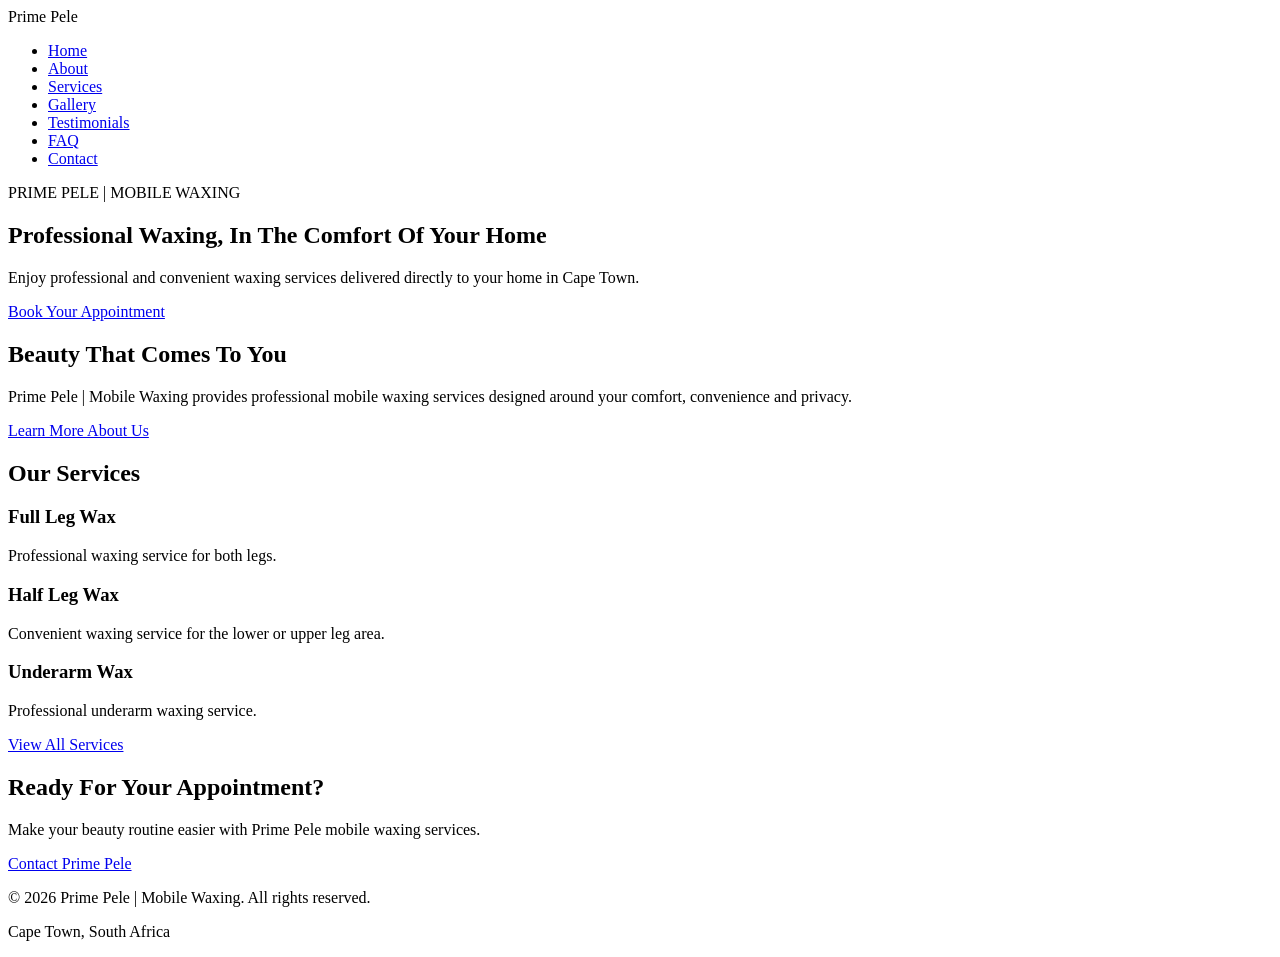
==== index.html @ b4536b89 "Initial Prime Pele website" ====
<!DOCTYPE html>
<html lang="en">
<head>
    <meta charset="UTF-8">
    <meta name="viewport" content="width=device-width, initial-scale=1.0">

    <title>Prime Pele | Mobile Waxing</title>

    <link rel="stylesheet" href="css/style.css">
</head>

<body>

    <!-- Header -->
    <header>
        <nav>
            <div class="logo">
                Prime Pele
            </div>

            <ul class="nav-links">
                <li><a href="index.html">Home</a></li>
                <li><a href="about.html">About</a></li>
                <li><a href="services.html">Services</a></li>
                <li><a href="gallery.html">Gallery</a></li>
                <li><a href="testimonials.html">Testimonials</a></li>
                <li><a href="faq.html">FAQ</a></li>
                <li><a href="contact.html">Contact</a></li>
            </ul>
        </nav>
    </header>

    <!-- Main Content -->
    <main>

        <!-- Hero Section -->
        <section class="hero">

            <div class="hero-content">

                <p class="eyebrow">PRIME PELE | MOBILE WAXING</p>

                <h1>
                    Professional Waxing,
                    <span>In The Comfort Of Your Home</span>
                </h1>

                <p>
                    Enjoy professional and convenient waxing services
                    delivered directly to your home in Cape Town.
                </p>

                <a href="contact.html" class="button">
                    Book Your Appointment
                </a>

            </div>

        </section>

        <!-- About Preview -->
        <section class="intro">

            <h2>Beauty That Comes To You</h2>

            <p>
                Prime Pele | Mobile Waxing provides professional
                mobile waxing services designed around your comfort,
                convenience and privacy.
            </p>

            <a href="about.html" class="text-link">
                Learn More About Us
            </a>

        </section>

        <!-- Services Preview -->
        <section class="services-preview">

            <h2>Our Services</h2>

            <div class="service-container">

                <article class="service-card">
                    <h3>Full Leg Wax</h3>
                    <p>
                        Professional waxing service for both legs.
                    </p>
                </article>

                <article class="service-card">
                    <h3>Half Leg Wax</h3>
                    <p>
                        Convenient waxing service for the lower or
                        upper leg area.
                    </p>
                </article>

                <article class="service-card">
                    <h3>Underarm Wax</h3>
                    <p>
                        Professional underarm waxing service.
                    </p>
                </article>

            </div>

            <a href="services.html" class="button">
                View All Services
            </a>

        </section>

        <!-- Call To Action -->
        <section class="cta">

            <h2>Ready For Your Appointment?</h2>

            <p>
                Make your beauty routine easier with Prime Pele
                mobile waxing services.
            </p>

            <a href="contact.html" class="button">
                Contact Prime Pele
            </a>

        </section>

    </main>

    <!-- Footer -->
    <footer>

        <p>
            &copy; 2026 Prime Pele | Mobile Waxing. All rights reserved.
        </p>

        <p>
            Cape Town, South Africa
        </p>

    </footer>

    <script src="js/script.js"></script>

</body>
</html>
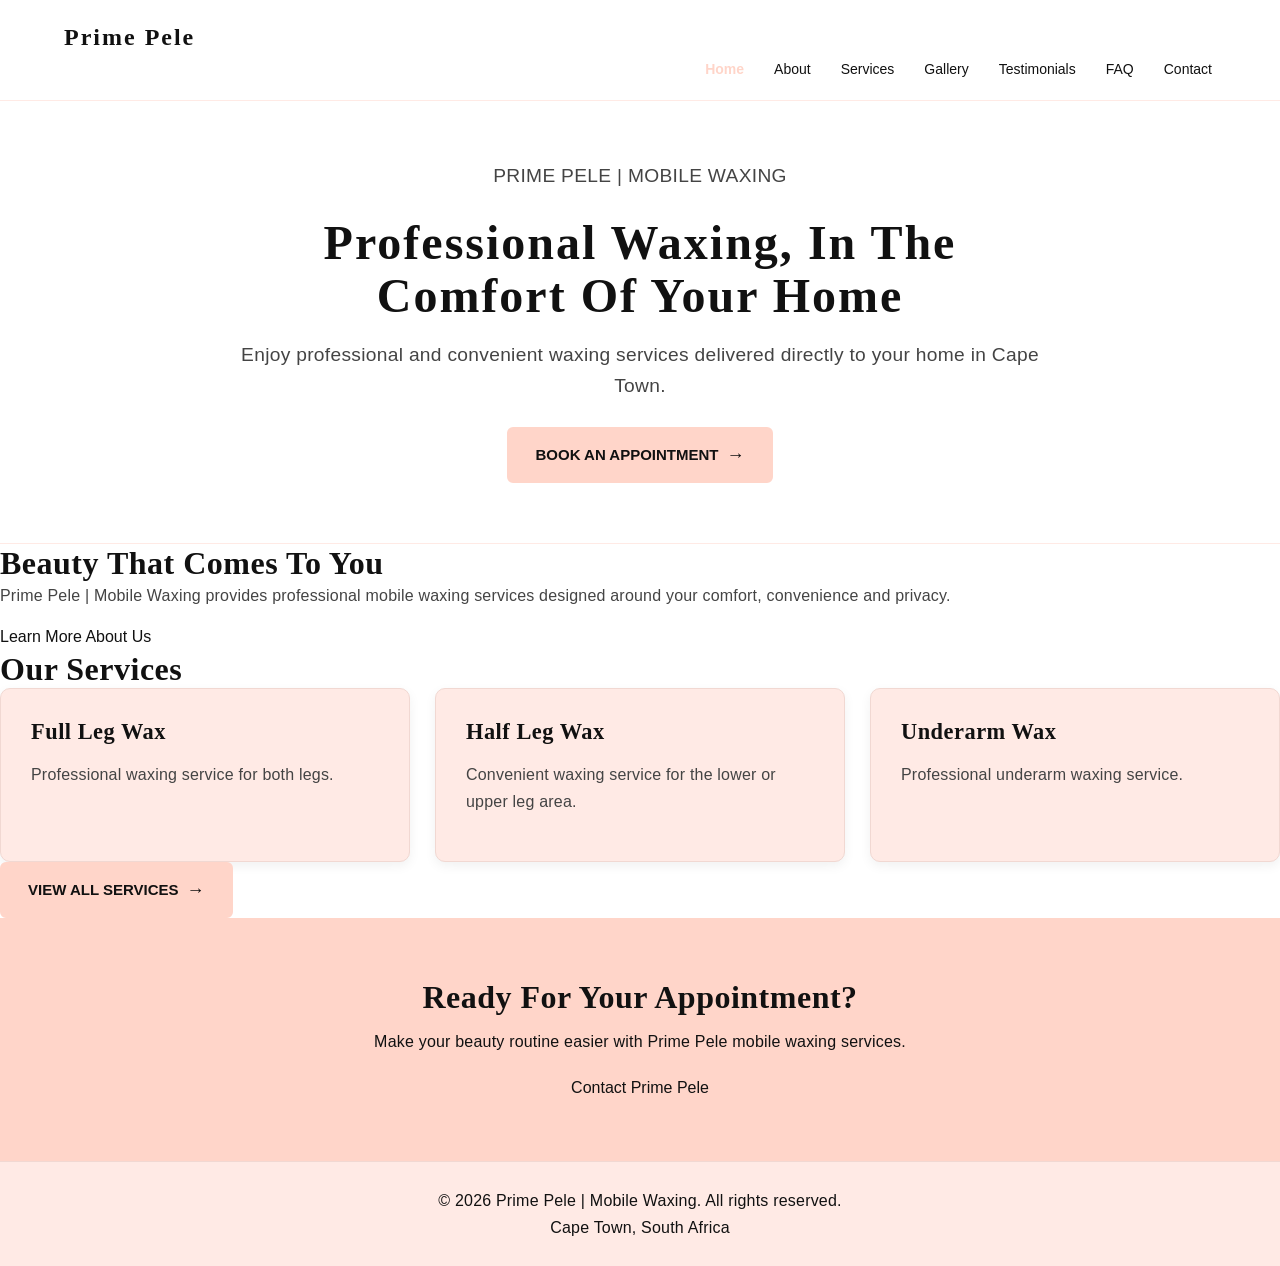
==== commit aecd9f0a: "Update Prime Pele website design and structure" ====
--- a/index.html
+++ b/index.html
@@ -19,14 +19,14 @@
             </div>
 
             <ul class="nav-links">
-                <li><a href="index.html">Home</a></li>
-                <li><a href="about.html">About</a></li>
-                <li><a href="services.html">Services</a></li>
-                <li><a href="gallery.html">Gallery</a></li>
-                <li><a href="testimonials.html">Testimonials</a></li>
-                <li><a href="faq.html">FAQ</a></li>
-                <li><a href="contact.html">Contact</a></li>
-            </ul>
+    <li><a href="index.html" class="active">Home</a></li>
+    <li><a href="about.html">About</a></li>
+    <li><a href="services.html">Services</a></li>
+    <li><a href="gallery.html">Gallery</a></li>
+    <li><a href="testimonials.html">Testimonials</a></li>
+    <li><a href="faq.html">FAQ</a></li>
+    <li><a href="contact.html">Contact</a></li>
+</ul>
         </nav>
     </header>
 
@@ -50,9 +50,10 @@
                     delivered directly to your home in Cape Town.
                 </p>
 
-                <a href="contact.html" class="button">
-                    Book Your Appointment
-                </a>
+               <a href="contact.html" class="btn">
+    BOOK AN APPOINTMENT
+    <span class="arrow">→</span>
+</a>
 
             </div>
 
@@ -106,10 +107,10 @@
 
             </div>
 
-            <a href="services.html" class="button">
-                View All Services
-            </a>
-
+            <a href="services.html" class="btn service-btn">
+    VIEW ALL SERVICES
+    <span class="arrow">→</span>
+</a>
         </section>
 
         <!-- Call To Action -->
--- a/css/style.css
+++ b/css/style.css
@@ -0,0 +1,561 @@
+/* =========================================
+   PRIME PELE | MOBILE WAXING
+   Main Website Stylesheet
+   ========================================= */
+
+/* ---------- Colour Palette ---------- */
+
+:root {
+    --white: #FFFFFF;
+    --pink: #FFD5C9;
+    --light-pink: #FFEAE5;
+    --black: #111111;
+    --text-grey: #444444;
+    --border: #F1D8D2;
+}
+
+
+/* ---------- Reset ---------- */
+
+* {
+    margin: 0;
+    padding: 0;
+    box-sizing: border-box;
+}
+
+html {
+    scroll-behavior: smooth;
+}
+
+body {
+    font-family: Arial, sans-serif;
+    font-size: 16px;
+    line-height: 1.6;
+    color: var(--black);
+    background-color: var(--white);
+}
+
+h1,
+h2,
+h3,
+h4 {
+    font-family: Georgia, serif;
+    color: var(--black);
+    font-weight: 700;
+    line-height: 1.2;
+    letter-spacing: 0.5px;
+}
+
+h1 {
+    font-size: 3rem;
+}
+
+h2 {
+    font-size: 2rem;
+}
+
+h3 {
+    font-size: 1.4rem;
+}
+
+p {
+    font-family: Arial, sans-serif;
+    font-size: 1rem;
+    font-weight: 400;
+    line-height: 1.7;
+    letter-spacing: 0.2px;
+    color: var(--text-grey);
+    margin-bottom: 15px;
+}
+
+a {
+    text-decoration: none;
+    color: inherit;
+}
+
+ul {
+    list-style: none;
+}
+
+img {
+    max-width: 100%;
+    height: auto;
+    display: block;
+}
+
+
+/* ---------- Main Sections ---------- */
+
+.section {
+    width: 90%;
+    max-width: 1200px;
+    margin: 0 auto;
+    padding: 70px 0;
+}
+
+
+/* ---------- Header / Navigation ---------- */
+
+header {
+    background-color: var(--white);
+    color: var(--black);
+    padding: 18px 5%;
+    border-bottom: 1px solid var(--light-pink);
+}
+
+.navbar {
+    max-width: 1200px;
+    margin: 0 auto;
+
+    display: flex;
+    justify-content: space-between;
+    align-items: center;
+
+    gap: 30px;
+}
+
+.logo {
+    font-family: Georgia, serif;
+    font-size: 24px;
+    font-weight: bold;
+    letter-spacing: 2px;
+    color: var(--black);
+}
+
+.nav-links {
+    display: flex;
+    justify-content: flex-end;
+    align-items: center;
+    gap: 22px;
+    flex-wrap: wrap;
+}
+
+.nav-links a {
+    color: var(--black);
+    font-size: 14px;
+    font-weight: 500;
+
+    padding: 8px 4px;
+
+    transition:
+        color 0.3s ease,
+        font-weight 0.3s ease;
+}
+
+.nav-links a:hover {
+    color: var(--pink);
+}
+
+/* Active page */
+
+.nav-links a.active {
+    color: var(--pink);
+    font-weight: 700;
+}
+
+
+/* ---------- Hero Section ---------- */
+
+.hero {
+    min-height: 420px;
+
+    background-color: var(--white);
+
+    display: flex;
+    justify-content: center;
+    align-items: center;
+
+    text-align: center;
+
+    padding: 60px 20px;
+
+    border-bottom: 1px solid var(--light-pink);
+}
+
+.hero-content {
+    max-width: 800px;
+    color: var(--black);
+}
+
+.hero h1 {
+    font-size: 3rem;
+    font-weight: 700;
+
+    letter-spacing: 2px;
+    line-height: 1.1;
+
+    margin-bottom: 18px;
+}
+
+.hero p {
+    font-size: 1.2rem;
+    font-weight: 400;
+
+    line-height: 1.6;
+    letter-spacing: 0.3px;
+
+    margin-bottom: 25px;
+
+    color: var(--text-grey);
+}
+
+
+/* ---------- Buttons ---------- */
+
+.btn {
+    display: inline-flex;
+
+    align-items: center;
+    justify-content: center;
+
+    gap: 8px;
+
+    background-color: var(--pink);
+    color: var(--black);
+
+    padding: 14px 26px;
+
+    min-height: 48px;
+
+    border: 2px solid var(--pink);
+    border-radius: 6px;
+
+    font-family: Arial, sans-serif;
+    font-size: 15px;
+    font-weight: 600;
+
+    cursor: pointer;
+
+    transition:
+        background-color 0.3s ease,
+        border-color 0.3s ease,
+        transform 0.3s ease,
+        box-shadow 0.3s ease;
+}
+
+.btn:hover {
+    background-color: var(--light-pink);
+    border-color: var(--light-pink);
+
+    color: var(--black);
+
+    transform: translateY(-2px);
+
+    box-shadow: 0 5px 12px rgba(0, 0, 0, 0.10);
+}
+
+.btn:focus {
+    outline: 3px solid var(--pink);
+    outline-offset: 3px;
+}
+
+.arrow {
+    font-size: 18px;
+    line-height: 1;
+}
+
+
+/* ---------- Section Titles ---------- */
+
+.section-title {
+    max-width: 750px;
+
+    margin: 0 auto 45px;
+
+    text-align: center;
+}
+
+.section-title h2 {
+    font-size: 32px;
+    margin-bottom: 15px;
+}
+
+.section-title p {
+    color: var(--text-grey);
+}
+
+
+/* ---------- Service Cards ---------- */
+
+.service-container {
+    display: grid;
+
+    grid-template-columns:
+        repeat(auto-fit, minmax(250px, 1fr));
+
+    gap: 25px;
+
+    align-items: stretch;
+}
+
+.service-card {
+    background-color: var(--light-pink);
+
+    padding: 30px;
+
+    border-radius: 10px;
+
+    border: 1px solid var(--border);
+
+    box-shadow:
+        0 4px 12px rgba(0, 0, 0, 0.06);
+
+    transition:
+        transform 0.3s ease,
+        box-shadow 0.3s ease;
+}
+
+.service-card:hover {
+    transform: translateY(-5px);
+
+    box-shadow:
+        0 8px 20px rgba(0, 0, 0, 0.10);
+}
+
+.service-card h3 {
+    margin-bottom: 15px;
+    color: var(--black);
+}
+
+.service-card p {
+    color: var(--text-grey);
+}
+
+
+/* ---------- Contact Section ---------- */
+
+.contact-container {
+    display: grid;
+
+    grid-template-columns:
+        repeat(2, minmax(0, 1fr));
+
+    gap: 30px;
+
+    align-items: start;
+}
+
+
+/* ---------- Forms ---------- */
+
+form {
+    display: flex;
+    flex-direction: column;
+}
+
+form label {
+    margin-top: 12px;
+    margin-bottom: 5px;
+
+    font-weight: 700;
+
+    color: var(--black);
+}
+
+form input,
+form select,
+form textarea {
+    width: 100%;
+
+    padding: 13px;
+
+    border: 1px solid var(--border);
+
+    border-radius: 5px;
+
+    background-color: var(--white);
+
+    color: var(--black);
+
+    font-family: Arial, sans-serif;
+    font-size: 16px;
+}
+
+form input:focus,
+form select:focus,
+form textarea:focus {
+    outline: none;
+
+    border-color: var(--pink);
+
+    box-shadow:
+        0 0 0 3px rgba(255, 213, 201, 0.45);
+}
+
+form textarea {
+    resize: vertical;
+    min-height: 130px;
+}
+
+form .btn {
+    margin-top: 20px;
+    align-self: flex-start;
+}
+
+
+/* ---------- CTA Section ---------- */
+
+.cta {
+    background-color: var(--pink);
+
+    text-align: center;
+
+    padding: 60px 20px;
+}
+
+.cta h2 {
+    font-size: 32px;
+
+    margin-bottom: 12px;
+
+    color: var(--black);
+}
+
+.cta p {
+    margin-bottom: 20px;
+
+    color: var(--black);
+}
+
+
+/* ---------- Footer ---------- */
+
+footer {
+    background-color: var(--light-pink);
+
+    color: var(--black);
+
+    text-align: center;
+
+    padding: 25px;
+
+    font-size: 14px;
+
+    border-top: 1px solid var(--border);
+}
+
+footer p {
+    color: var(--black);
+    margin-bottom: 0;
+}
+
+
+/* ---------- Gallery Images ---------- */
+
+.gallery img {
+    width: 100%;
+    height: auto;
+
+    border-radius: 10px;
+}
+
+
+/* ---------- Responsive Design ---------- */
+
+@media (max-width: 768px) {
+
+    /* Navigation */
+
+    .navbar {
+        flex-direction: column;
+
+        gap: 15px;
+    }
+
+    .nav-links {
+        justify-content: center;
+
+        gap: 10px 15px;
+    }
+
+    /* Hero */
+
+    .hero {
+        min-height: 350px;
+
+        padding: 50px 20px;
+    }
+
+    .hero h1 {
+        font-size: 2.2rem;
+
+        line-height: 1.15;
+    }
+
+    .hero p {
+        font-size: 17px;
+
+        line-height: 1.6;
+    }
+
+    /* Sections */
+
+    .section {
+        width: 90%;
+
+        padding: 50px 0;
+    }
+
+    /* Service cards */
+
+    .service-container {
+        grid-template-columns: 1fr;
+    }
+
+    /* Contact */
+
+    .contact-container {
+        grid-template-columns: 1fr;
+    }
+
+    /* Buttons */
+
+    .btn {
+        padding: 13px 22px;
+
+        min-height: 46px;
+    }
+}
+
+
+/* ---------- Small Mobile Screens ---------- */
+
+@media (max-width: 480px) {
+
+    h1 {
+        font-size: 2rem;
+    }
+
+    h2 {
+        font-size: 1.7rem;
+    }
+
+    .logo {
+        font-size: 20px;
+    }
+
+    .nav-links a {
+        font-size: 13px;
+    }
+
+    .hero h1 {
+        font-size: 1.9rem;
+    }
+
+    .hero p {
+        font-size: 16px;
+    }
+
+    .section-title h2 {
+        font-size: 26px;
+    }
+
+    .service-card {
+        padding: 24px;
+    }
+
+    .btn {
+        width: auto;
+        padding: 13px 20px;
+    }
+}
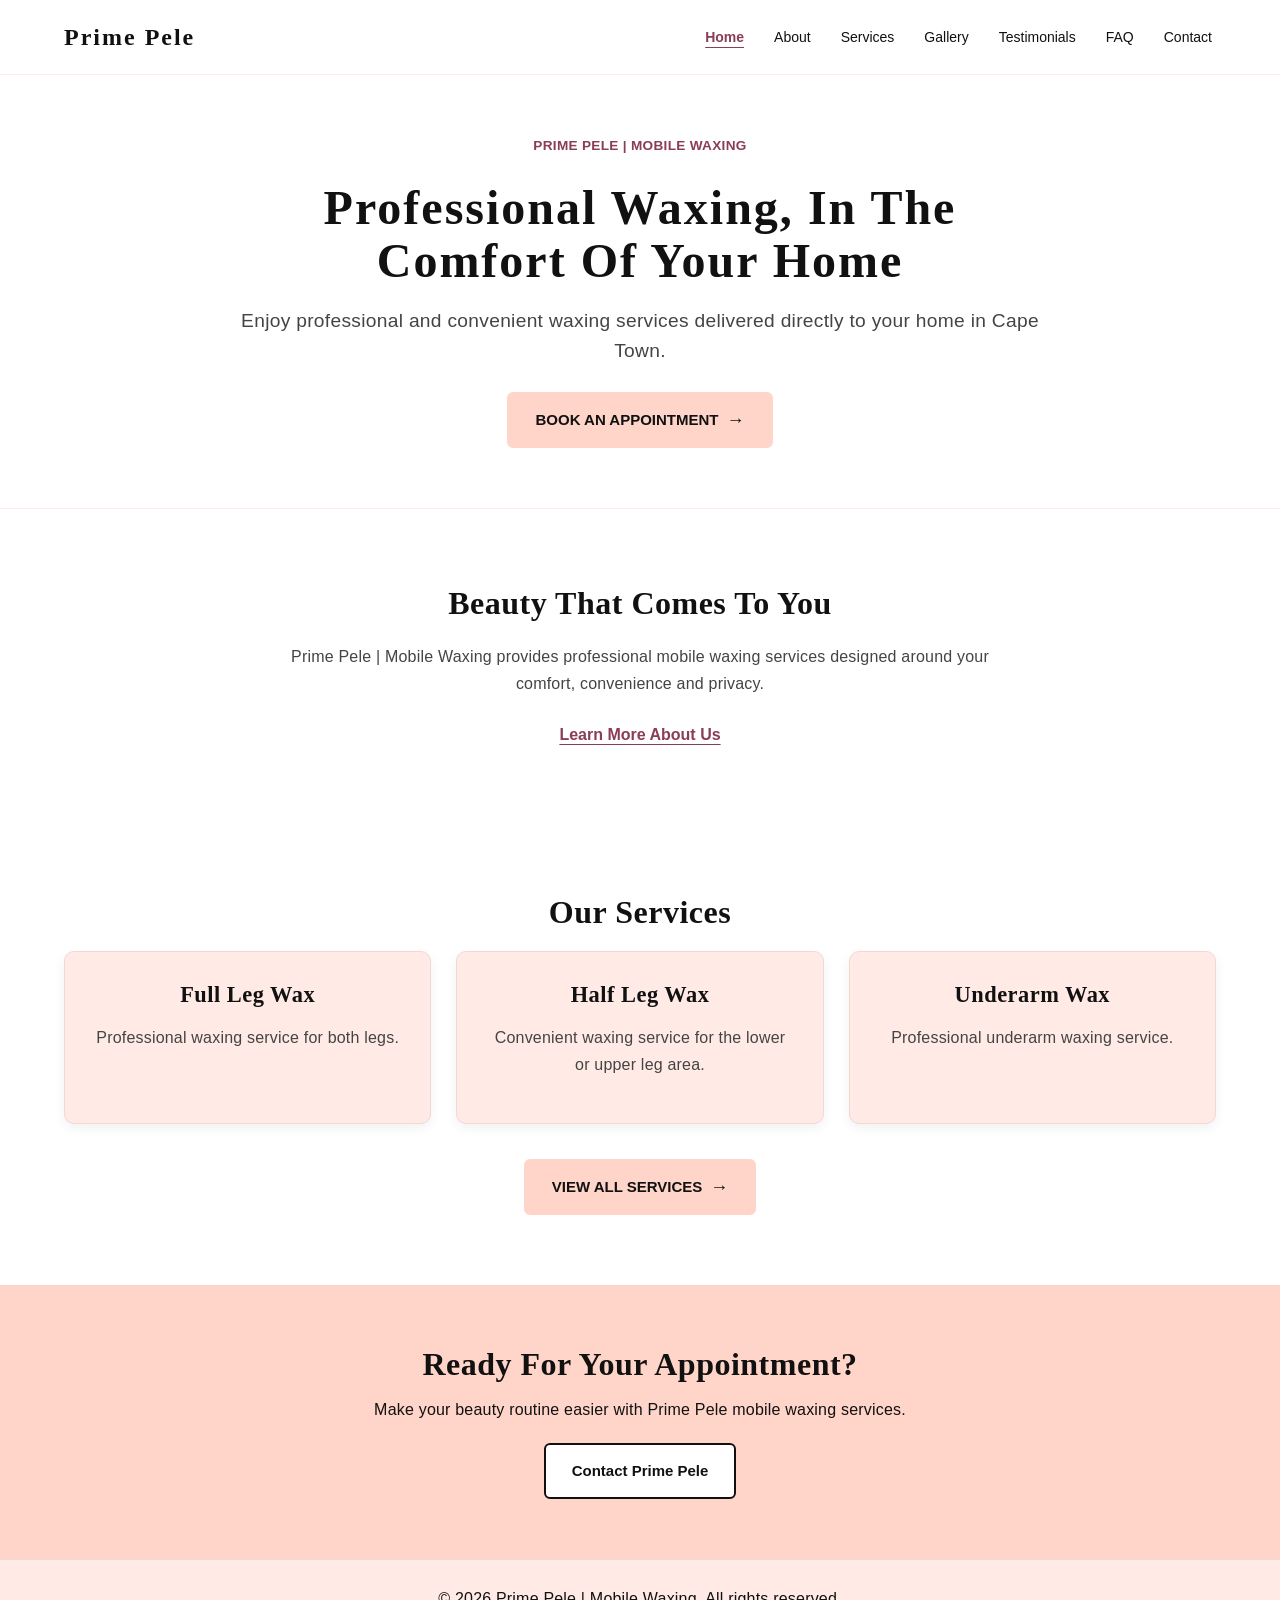
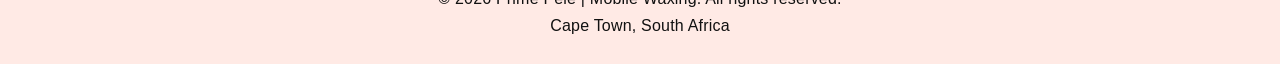
==== commit 836f4417: "Part 3 - JavaScript enhancements, forms and SEO" ====
--- a/index.html
+++ b/index.html
@@ -1,5 +1,7 @@
+
 <!DOCTYPE html>
 <html lang="en">
+
 <head>
     <meta charset="UTF-8">
     <meta name="viewport" content="width=device-width, initial-scale=1.0">
@@ -13,20 +15,22 @@
 
     <!-- Header -->
     <header>
-        <nav>
+        <nav class="navbar">
+
             <div class="logo">
                 Prime Pele
             </div>
 
             <ul class="nav-links">
-    <li><a href="index.html" class="active">Home</a></li>
-    <li><a href="about.html">About</a></li>
-    <li><a href="services.html">Services</a></li>
-    <li><a href="gallery.html">Gallery</a></li>
-    <li><a href="testimonials.html">Testimonials</a></li>
-    <li><a href="faq.html">FAQ</a></li>
-    <li><a href="contact.html">Contact</a></li>
-</ul>
+                <li><a href="index.html" class="active">Home</a></li>
+                <li><a href="about.html">About</a></li>
+                <li><a href="services.html">Services</a></li>
+                <li><a href="gallery.html">Gallery</a></li>
+                <li><a href="testimonials.html">Testimonials</a></li>
+                <li><a href="faq.html">FAQ</a></li>
+                <li><a href="contact.html">Contact</a></li>
+            </ul>
+
         </nav>
     </header>
 
@@ -50,10 +54,10 @@
                     delivered directly to your home in Cape Town.
                 </p>
 
-               <a href="contact.html" class="btn">
-    BOOK AN APPOINTMENT
-    <span class="arrow">→</span>
-</a>
+                <a href="contact.html" class="btn">
+                    BOOK AN APPOINTMENT
+                    <span class="arrow">→</span>
+                </a>
 
             </div>
 
@@ -108,9 +112,10 @@
             </div>
 
             <a href="services.html" class="btn service-btn">
-    VIEW ALL SERVICES
-    <span class="arrow">→</span>
-</a>
+                VIEW ALL SERVICES
+                <span class="arrow">→</span>
+            </a>
+
         </section>
 
         <!-- Call To Action -->
@@ -123,7 +128,7 @@
                 mobile waxing services.
             </p>
 
-            <a href="contact.html" class="button">
+            <a href="contact.html" class="btn">
                 Contact Prime Pele
             </a>
 
--- a/css/style.css
+++ b/css/style.css
@@ -1,6 +1,8 @@
+
 /* =========================================
    PRIME PELE | MOBILE WAXING
    Main Website Stylesheet
+   Part 2 Corrections and Accessibility
    ========================================= */
 
 /* ---------- Colour Palette ---------- */
@@ -9,11 +11,11 @@
     --white: #FFFFFF;
     --pink: #FFD5C9;
     --light-pink: #FFEAE5;
+    --dark-pink: #8A3D55;
     --black: #111111;
     --text-grey: #444444;
     --border: #F1D8D2;
 }
-
 
 /* ---------- Reset ---------- */
 
@@ -83,7 +85,6 @@
     display: block;
 }
 
-
 /* ---------- Main Sections ---------- */
 
 .section {
@@ -93,7 +94,6 @@
     padding: 70px 0;
 }
 
-
 /* ---------- Header / Navigation ---------- */
 
 header {
@@ -106,11 +106,9 @@
 .navbar {
     max-width: 1200px;
     margin: 0 auto;
-
     display: flex;
     justify-content: space-between;
     align-items: center;
-
     gap: 30px;
 }
 
@@ -134,41 +132,40 @@
     color: var(--black);
     font-size: 14px;
     font-weight: 500;
-
     padding: 8px 4px;
-
-    transition:
-        color 0.3s ease,
-        font-weight 0.3s ease;
-}
+    transition: color 0.3s ease;
+}
+
+/* Improved contrast */
 
 .nav-links a:hover {
-    color: var(--pink);
-}
-
-/* Active page */
-
-.nav-links a.active {
-    color: var(--pink);
+    color: var(--dark-pink);
+}
+
+.nav-links a.active,
+.nav-links a[aria-current="page"] {
+    color: var(--dark-pink);
     font-weight: 700;
-}
-
+    text-decoration: underline;
+    text-underline-offset: 5px;
+}
+
+.nav-links a:focus-visible {
+    outline: 2px solid var(--dark-pink);
+    outline-offset: 4px;
+    border-radius: 2px;
+}
 
 /* ---------- Hero Section ---------- */
 
 .hero {
     min-height: 420px;
-
     background-color: var(--white);
-
     display: flex;
     justify-content: center;
     align-items: center;
-
     text-align: center;
-
     padding: 60px 20px;
-
     border-bottom: 1px solid var(--light-pink);
 }
 
@@ -180,50 +177,54 @@
 .hero h1 {
     font-size: 3rem;
     font-weight: 700;
-
     letter-spacing: 2px;
     line-height: 1.1;
-
     margin-bottom: 18px;
 }
 
 .hero p {
     font-size: 1.2rem;
     font-weight: 400;
-
     line-height: 1.6;
     letter-spacing: 0.3px;
-
     margin-bottom: 25px;
-
     color: var(--text-grey);
 }
 
+/* Newly defined eyebrow class */
+
+.eyebrow {
+    font-family: Arial, sans-serif;
+    font-size: 0.85rem;
+    font-weight: 700;
+    letter-spacing: 2px;
+    text-transform: uppercase;
+    color: var(--dark-pink);
+    margin-bottom: 15px;
+}
+
+.hero .eyebrow {
+    font-size: 0.85rem;
+    font-weight: 700;
+    color: var(--dark-pink);
+}
 
 /* ---------- Buttons ---------- */
 
 .btn {
     display: inline-flex;
-
     align-items: center;
     justify-content: center;
-
     gap: 8px;
-
     background-color: var(--pink);
     color: var(--black);
-
     padding: 14px 26px;
-
     min-height: 48px;
-
     border: 2px solid var(--pink);
     border-radius: 6px;
-
     font-family: Arial, sans-serif;
     font-size: 15px;
     font-weight: 600;
-
     cursor: pointer;
 
     transition:
@@ -235,17 +236,14 @@
 
 .btn:hover {
     background-color: var(--light-pink);
-    border-color: var(--light-pink);
-
-    color: var(--black);
-
+    border-color: var(--dark-pink);
+    color: var(--black);
     transform: translateY(-2px);
-
     box-shadow: 0 5px 12px rgba(0, 0, 0, 0.10);
 }
 
-.btn:focus {
-    outline: 3px solid var(--pink);
+.btn:focus-visible {
+    outline: 3px solid var(--dark-pink);
     outline-offset: 3px;
 }
 
@@ -254,14 +252,50 @@
     line-height: 1;
 }
 
+/* ---------- Introduction Section ---------- */
+
+.intro {
+    width: 90%;
+    max-width: 900px;
+    margin: 0 auto;
+    padding: 75px 20px;
+    text-align: center;
+}
+
+.intro h2 {
+    margin-bottom: 20px;
+}
+
+.intro p {
+    max-width: 750px;
+    margin: 0 auto 25px;
+}
+
+/* ---------- Text Links ---------- */
+
+.text-link {
+    display: inline-block;
+    color: var(--dark-pink);
+    font-weight: 700;
+    text-decoration: underline;
+    text-underline-offset: 4px;
+    transition: color 0.3s ease;
+}
+
+.text-link:hover {
+    color: var(--black);
+}
+
+.text-link:focus-visible {
+    outline: 2px solid var(--dark-pink);
+    outline-offset: 4px;
+}
 
 /* ---------- Section Titles ---------- */
 
 .section-title {
     max-width: 750px;
-
     margin: 0 auto 45px;
-
     text-align: center;
 }
 
@@ -274,31 +308,45 @@
     color: var(--text-grey);
 }
 
+/* ---------- Services Preview ---------- */
+
+.services-preview {
+    width: 90%;
+    max-width: 1200px;
+    margin: 0 auto;
+    padding: 70px 0;
+    text-align: center;
+}
+
+.services-preview h2 {
+    margin-bottom: 20px;
+}
+
+.services-preview > p {
+    max-width: 750px;
+    margin: 0 auto 35px;
+}
+
+.service-btn {
+    margin-top: 35px;
+}
 
 /* ---------- Service Cards ---------- */
 
 .service-container {
     display: grid;
-
     grid-template-columns:
         repeat(auto-fit, minmax(250px, 1fr));
-
     gap: 25px;
-
     align-items: stretch;
 }
 
 .service-card {
     background-color: var(--light-pink);
-
     padding: 30px;
-
     border-radius: 10px;
-
     border: 1px solid var(--border);
-
-    box-shadow:
-        0 4px 12px rgba(0, 0, 0, 0.06);
+    box-shadow: 0 4px 12px rgba(0, 0, 0, 0.06);
 
     transition:
         transform 0.3s ease,
@@ -307,9 +355,7 @@
 
 .service-card:hover {
     transform: translateY(-5px);
-
-    box-shadow:
-        0 8px 20px rgba(0, 0, 0, 0.10);
+    box-shadow: 0 8px 20px rgba(0, 0, 0, 0.10);
 }
 
 .service-card h3 {
@@ -321,20 +367,15 @@
     color: var(--text-grey);
 }
 
-
 /* ---------- Contact Section ---------- */
 
 .contact-container {
     display: grid;
-
     grid-template-columns:
         repeat(2, minmax(0, 1fr));
-
     gap: 30px;
-
     align-items: start;
 }
-
 
 /* ---------- Forms ---------- */
 
@@ -346,9 +387,7 @@
 form label {
     margin-top: 12px;
     margin-bottom: 5px;
-
     font-weight: 700;
-
     color: var(--black);
 }
 
@@ -356,17 +395,11 @@
 form select,
 form textarea {
     width: 100%;
-
     padding: 13px;
-
     border: 1px solid var(--border);
-
     border-radius: 5px;
-
     background-color: var(--white);
-
-    color: var(--black);
-
+    color: var(--black);
     font-family: Arial, sans-serif;
     font-size: 16px;
 }
@@ -374,12 +407,9 @@
 form input:focus,
 form select:focus,
 form textarea:focus {
-    outline: none;
-
-    border-color: var(--pink);
-
-    box-shadow:
-        0 0 0 3px rgba(255, 213, 201, 0.45);
+    outline: 2px solid var(--dark-pink);
+    outline-offset: 2px;
+    border-color: var(--dark-pink);
 }
 
 form textarea {
@@ -392,45 +422,45 @@
     align-self: flex-start;
 }
 
-
 /* ---------- CTA Section ---------- */
 
 .cta {
     background-color: var(--pink);
-
     text-align: center;
-
     padding: 60px 20px;
 }
 
 .cta h2 {
     font-size: 32px;
-
     margin-bottom: 12px;
-
     color: var(--black);
 }
 
 .cta p {
     margin-bottom: 20px;
-
-    color: var(--black);
-}
-
+    color: var(--black);
+}
+
+.cta .btn {
+    background-color: var(--white);
+    border-color: var(--black);
+    color: var(--black);
+}
+
+.cta .btn:hover {
+    background-color: var(--black);
+    border-color: var(--black);
+    color: var(--white);
+}
 
 /* ---------- Footer ---------- */
 
 footer {
     background-color: var(--light-pink);
-
-    color: var(--black);
-
+    color: var(--black);
     text-align: center;
-
     padding: 25px;
-
     font-size: 14px;
-
     border-top: 1px solid var(--border);
 }
 
@@ -438,85 +468,68 @@
     color: var(--black);
     margin-bottom: 0;
 }
-
 
 /* ---------- Gallery Images ---------- */
 
 .gallery img {
     width: 100%;
     height: auto;
-
     border-radius: 10px;
 }
 
-
 /* ---------- Responsive Design ---------- */
 
 @media (max-width: 768px) {
-
-    /* Navigation */
 
     .navbar {
         flex-direction: column;
-
         gap: 15px;
     }
 
     .nav-links {
         justify-content: center;
-
         gap: 10px 15px;
     }
-
-    /* Hero */
 
     .hero {
         min-height: 350px;
-
         padding: 50px 20px;
     }
 
     .hero h1 {
         font-size: 2.2rem;
-
         line-height: 1.15;
     }
 
     .hero p {
         font-size: 17px;
-
         line-height: 1.6;
     }
-
-    /* Sections */
 
     .section {
         width: 90%;
-
         padding: 50px 0;
     }
 
-    /* Service cards */
+    .intro,
+    .services-preview {
+        padding-top: 50px;
+        padding-bottom: 50px;
+    }
 
     .service-container {
         grid-template-columns: 1fr;
     }
 
-    /* Contact */
-
     .contact-container {
         grid-template-columns: 1fr;
     }
 
-    /* Buttons */
-
     .btn {
         padding: 13px 22px;
-
         min-height: 46px;
     }
 }
-
 
 /* ---------- Small Mobile Screens ---------- */
 
@@ -544,6 +557,10 @@
 
     .hero p {
         font-size: 16px;
+    }
+
+    .hero .eyebrow {
+        font-size: 0.75rem;
     }
 
     .section-title h2 {
@@ -558,4 +575,362 @@
         width: auto;
         padding: 13px 20px;
     }
-}+}
+
+/* ---------- Reduced Motion Accessibility ---------- */
+
+@media (prefers-reduced-motion: reduce) {
+
+    html {
+        scroll-behavior: auto;
+    }
+
+    *,
+    *::before,
+    *::after {
+        animation-duration: 0.01ms !important;
+        animation-iteration-count: 1 !important;
+        transition-duration: 0.01ms !important;
+    }
+}
+
+/* =========================================
+   FAQ ACCORDION
+   Part 3 JavaScript Enhancement
+   ========================================= */
+
+.faq-container {
+    max-width: 850px;
+    margin: 0 auto;
+    display: flex;
+    flex-direction: column;
+    gap: 15px;
+}
+
+.faq-item {
+    background-color: var(--light-pink);
+    border: 1px solid var(--border);
+    border-radius: 10px;
+    overflow: hidden;
+}
+
+.faq-item summary {
+    padding: 22px 25px;
+    cursor: pointer;
+    font-family: Georgia, serif;
+    font-size: 18px;
+    font-weight: 700;
+    color: var(--black);
+    list-style: none;
+
+    display: flex;
+    align-items: center;
+    justify-content: space-between;
+    gap: 15px;
+}
+
+.faq-item summary::-webkit-details-marker {
+    display: none;
+}
+
+.faq-item summary::after {
+    content: "+";
+    font-family: Arial, sans-serif;
+    font-size: 26px;
+    font-weight: 400;
+    color: var(--dark-pink);
+}
+
+.faq-item[open] summary::after {
+    content: "−";
+}
+
+.faq-item summary:hover {
+    background-color: var(--pink);
+}
+
+.faq-item summary:focus-visible {
+    outline: 3px solid var(--dark-pink);
+    outline-offset: -3px;
+}
+
+.faq-answer {
+    padding: 0 25px 22px;
+}
+
+.faq-answer p {
+    margin-bottom: 0;
+}
+
+.faq-answer a {
+    color: var(--dark-pink);
+    font-weight: 700;
+    text-decoration: underline;
+}
+
+@media (max-width: 480px) {
+    .faq-item summary {
+        padding: 18px;
+        font-size: 16px;
+    }
+
+    .faq-answer {
+        padding: 0 18px 18px;
+    }
+}
+
+/* =========================================
+   GALLERY LIGHTBOX
+   Part 3 - Interactive Gallery
+   ========================================= */
+
+/* Gallery image buttons */
+
+.gallery-trigger {
+    display: block;
+    width: 100%;
+    padding: 0;
+    margin-bottom: 20px;
+    border: none;
+    background: transparent;
+    cursor: pointer;
+    border-radius: 10px;
+    overflow: hidden;
+}
+
+.gallery-image {
+    width: 100%;
+    height: 230px;
+    object-fit: cover;
+    border-radius: 10px;
+    transition: transform 0.3s ease;
+}
+
+.gallery-trigger:hover .gallery-image {
+    transform: scale(1.04);
+}
+
+.gallery-trigger:focus-visible {
+    outline: 3px solid var(--dark-pink);
+    outline-offset: 4px;
+}
+
+/* Lightbox window */
+
+.gallery-lightbox {
+    position: fixed;
+    inset: 0;
+    margin: auto;
+    width: min(90vw, 900px);
+    max-height: 90vh;
+    padding: 20px;
+    border: none;
+    border-radius: 12px;
+    background-color: var(--white);
+    color: var(--black);
+    box-shadow: 0 15px 50px rgba(0, 0, 0, 0.3);
+    overflow: auto;
+}
+
+.gallery-lightbox::backdrop {
+    background-color: rgba(0, 0, 0, 0.85);
+}
+
+.lightbox-content {
+    position: relative;
+    text-align: center;
+    padding-top: 35px;
+}
+
+#lightboxImage {
+    display: block;
+    max-width: 100%;
+    max-height: 65vh;
+    width: auto;
+    height: auto;
+    margin: 0 auto;
+    object-fit: contain;
+    border-radius: 8px;
+}
+
+#lightboxCaption {
+    margin: 15px 0 0;
+    font-weight: 600;
+    color: var(--black);
+}
+
+/* Close button */
+
+.lightbox-close {
+    position: absolute;
+    top: 0;
+    right: 0;
+    width: 38px;
+    height: 38px;
+    border: none;
+    border-radius: 50%;
+    background-color: var(--light-pink);
+    color: var(--black);
+    font-size: 28px;
+    line-height: 1;
+    cursor: pointer;
+}
+
+.lightbox-close:hover {
+    background-color: var(--pink);
+}
+
+.lightbox-close:focus-visible {
+    outline: 3px solid var(--dark-pink);
+    outline-offset: 3px;
+}
+
+/* Mobile */
+
+@media (max-width: 480px) {
+
+    .gallery-image {
+        height: 200px;
+    }
+
+    .gallery-lightbox {
+        width: 95vw;
+        padding: 12px;
+    }
+
+    #lightboxImage {
+        max-height: 60vh;
+    }
+}
+
+/* =========================================
+   SERVICE SEARCH AND FILTER
+   Part 3 - Interactive Services
+   ========================================= */
+
+.service-search {
+    max-width: 700px;
+    margin: 30px auto;
+    padding: 25px;
+    background-color: var(--light-pink);
+    border-radius: 12px;
+}
+
+.service-search label {
+    display: block;
+    margin-bottom: 8px;
+    font-weight: 600;
+    color: var(--black);
+}
+
+.service-search input,
+.service-search select {
+    display: block;
+    width: 100%;
+    padding: 12px 15px;
+    margin-bottom: 18px;
+    border: 1px solid #999;
+    border-radius: 8px;
+    background-color: #fff;
+    color: #222;
+    font: inherit;
+}
+
+.service-search input:focus-visible,
+.service-search select:focus-visible {
+    outline: 3px solid var(--dark-pink);
+    outline-offset: 2px;
+}
+
+#serviceResults {
+    margin: 10px 0 0;
+    font-size: 14px;
+    font-weight: 600;
+}
+
+#noServiceResults {
+    margin: 25px auto;
+    text-align: center;
+    font-weight: 600;
+}
+
+/* Ensure filtered cards are actually hidden */
+.service-card[hidden],
+#noServiceResults[hidden] {
+    display: none !important;
+}
+
+@media (max-width: 480px) {
+
+    .service-search {
+        padding: 18px;
+        margin: 20px auto;
+    }
+
+}
+
+/* =========================================
+   APPOINTMENT ENQUIRY FORM
+   Part 3
+   ========================================= */
+
+#enquiryPrice {
+    padding: 12px 15px;
+    margin: 15px 0 20px;
+    background-color: var(--light-pink);
+    border-left: 4px solid var(--dark-pink);
+    border-radius: 6px;
+    font-weight: 700;
+}
+
+#enquiryStatus,
+#contactStatus {
+    margin-top: 15px;
+    line-height: 1.6;
+    font-weight: 600;
+}
+
+#enquiryForm input,
+#enquiryForm select,
+#enquiryForm textarea {
+    width: 100%;
+    max-width: 100%;
+    box-sizing: border-box;
+}
+
+#enquiryForm input:focus-visible,
+#enquiryForm select:focus-visible,
+#enquiryForm textarea:focus-visible {
+    outline: 3px solid var(--dark-pink);
+    outline-offset: 2px;
+}
+
+/* =========================================
+   INTERACTIVE SERVICE AREA MAP
+   Part 3
+   ========================================= */
+
+.map-container {
+    width: 100%;
+    max-width: 1000px;
+    margin: 30px auto;
+}
+
+.map-container iframe {
+    display: block;
+    width: 100%;
+    border-radius: 12px;
+}
+
+.map-note {
+    margin-top: 12px;
+    text-align: center;
+    font-size: 14px;
+    color: #555;
+}
+
+@media (max-width: 480px) {
+    .map-container iframe {
+        height: 300px;
+    }
+}
